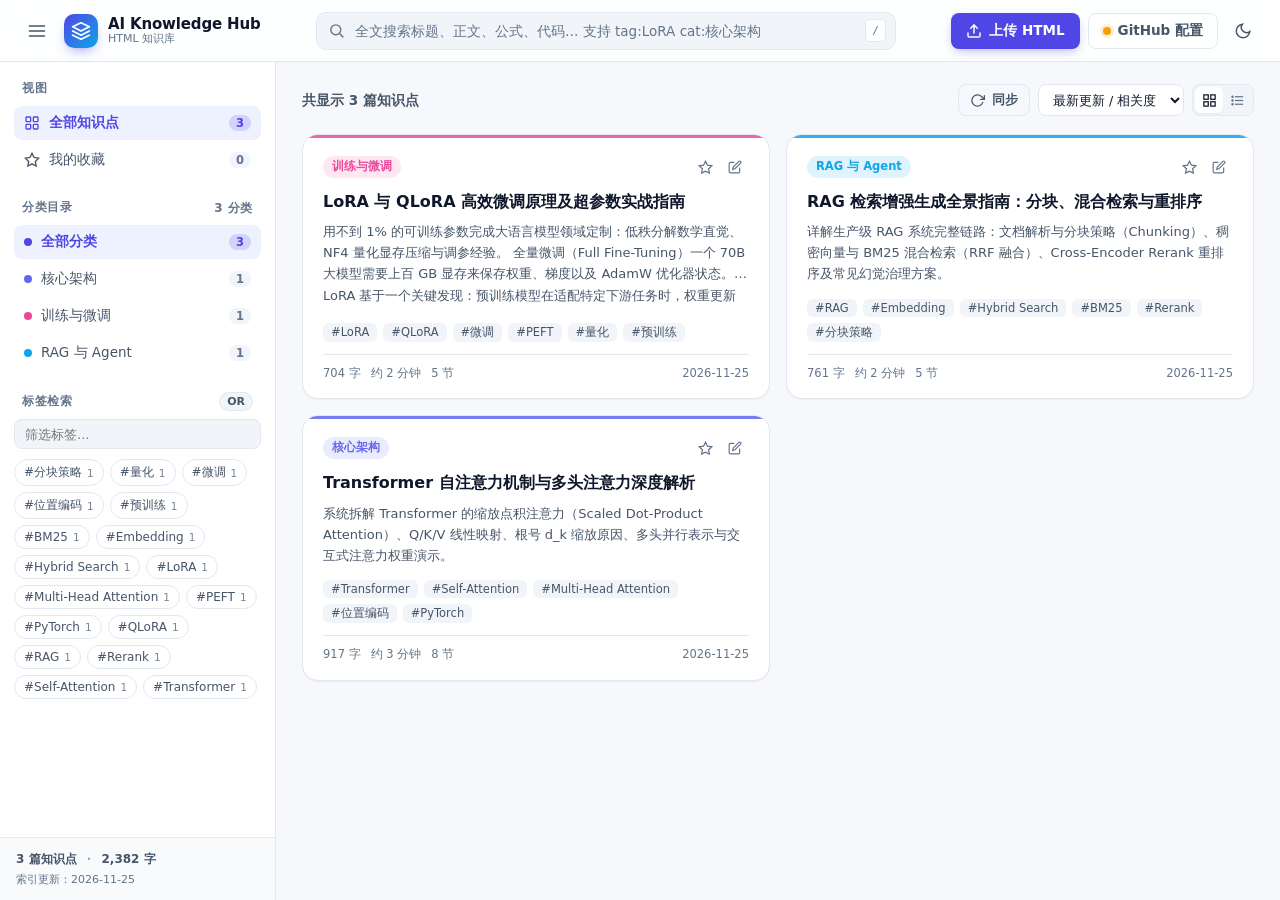
==== index.html @ 4d198f6f "init" ====
<!DOCTYPE html>
<html lang="zh-CN">
<head>
  <meta charset="UTF-8" />
  <meta name="viewport" content="width=device-width, initial-scale=1.0" />
  <title>AI Knowledge Hub · AI 知识点 HTML 管理与全文检索</title>
  <meta name="description" content="管理和展示 Gemini 生成的 AI 知识点独立 HTML 页面，支持自动索引、分类标签检索、全文搜索及 GitHub 前端直传。" />
  <link rel="icon" type="image/svg+xml" href="data:image/svg+xml,%3Csvg xmlns='http://www.w3.org/2000/svg' viewBox='0 0 32 32'%3E%3Cdefs%3E%3ClinearGradient id='g' x1='0' y1='0' x2='1' y2='1'%3E%3Cstop offset='0' stop-color='%234f46e5'/%3E%3Cstop offset='1' stop-color='%230ea5e9'/%3E%3C/linearGradient%3E%3C/defs%3E%3Crect width='32' height='32' rx='8' fill='url(%23g)'/%3E%3Cpath d='M9 22L16 8l7 14h-3.4l-1.4-3h-4.4l-1.4 3H9zm5.7-5.6h2.6L16 13.3l-1.3 3.1z' fill='%23fff'/%3E%3C/svg%3E" />
  <link rel="stylesheet" href="assets/css/style.css" />
</head>
<body>
  <!-- Top Header -->
  <header class="topbar" id="topbar">
    <div class="topbar-left">
      <button class="icon-btn mobile-only" id="mobileMenuBtn" aria-label="打开导航菜单" title="分类与标签">
        <svg viewBox="0 0 24 24" width="20" height="20" fill="none" stroke="currentColor" stroke-width="2" stroke-linecap="round"><line x1="3" y1="6" x2="21" y2="6"/><line x1="3" y1="12" x2="21" y2="12"/><line x1="3" y1="18" x2="21" y2="18"/></svg>
      </button>
      <a class="brand" href="#/" id="brandHome">
        <span class="brand-logo" aria-hidden="true">
          <svg viewBox="0 0 24 24" width="20" height="20" fill="none" stroke="currentColor" stroke-width="2.1" stroke-linecap="round" stroke-linejoin="round">
            <path d="M12 2L2 7l10 5 10-5-10-5z"/>
            <path d="M2 17l10 5 10-5"/>
            <path d="M2 12l10 5 10-5"/>
          </svg>
        </span>
        <span class="brand-text">
          <strong id="siteTitle">AI Knowledge Hub</strong>
          <small>HTML 知识库</small>
        </span>
      </a>
    </div>

    <div class="search-wrap" role="search">
      <svg class="search-icon" viewBox="0 0 24 24" width="17" height="17" fill="none" stroke="currentColor" stroke-width="2" stroke-linecap="round">
        <circle cx="11" cy="11" r="7"/>
        <line x1="21" y1="21" x2="16.65" y2="16.65"/>
      </svg>
      <input
        type="search"
        id="searchInput"
        class="search-input"
        placeholder="全文搜索标题、正文、公式、代码… 支持 tag:LoRA cat:核心架构"
        autocomplete="off"
        spellcheck="false"
      />
      <button class="search-clear hidden" id="searchClearBtn" aria-label="清空搜索" title="清空 (Esc)">×</button>
      <kbd class="kbd-hint" title="按 / 或 Ctrl+K 快速搜索">/</kbd>
    </div>

    <div class="topbar-actions">
      <button class="btn btn-primary" id="openUploadBtn" title="上传或粘贴 Gemini 生成的 HTML (快捷键 U)">
        <svg viewBox="0 0 24 24" width="16" height="16" fill="none" stroke="currentColor" stroke-width="2.2" stroke-linecap="round" stroke-linejoin="round"><path d="M21 15v4a2 2 0 0 1-2 2H5a2 2 0 0 1-2-2v-4"/><polyline points="17 8 12 3 7 8"/><line x1="12" y1="3" x2="12" y2="15"/></svg>
        <span class="btn-label">上传 HTML</span>
      </button>
      <button class="btn btn-ghost status-btn" id="openSettingsBtn" title="配置 GitHub 同步与仓库管理">
        <span class="status-dot" id="ghStatusDot"></span>
        <span class="btn-label" id="ghStatusText">GitHub 配置</span>
      </button>
      <button class="icon-btn" id="themeToggleBtn" aria-label="切换明暗主题" title="切换浅色/深色主题">
        <svg class="icon-sun" viewBox="0 0 24 24" width="18" height="18" fill="none" stroke="currentColor" stroke-width="2" stroke-linecap="round"><circle cx="12" cy="12" r="4"/><path d="M12 2v2m0 16v2M4.93 4.93l1.41 1.41m11.32 11.32l1.41 1.41M2 12h2m16 0h2M4.93 19.07l1.41-1.41m11.32-11.32l1.41-1.41"/></svg>
        <svg class="icon-moon" viewBox="0 0 24 24" width="18" height="18" fill="none" stroke="currentColor" stroke-width="2" stroke-linecap="round"><path d="M21 12.79A9 9 0 1 1 11.21 3 7 7 0 0 0 21 12.79z"/></svg>
      </button>
    </div>
  </header>

  <!-- Main Library View -->
  <div class="workspace" id="libraryView">
    <div class="sidebar-backdrop" id="sidebarBackdrop"></div>

    <aside class="sidebar" id="sidebar" aria-label="知识库筛选侧边栏">
      <div class="sidebar-scroll">
        <div class="sidebar-section">
          <div class="sidebar-heading">视图</div>
          <nav class="nav-list" id="quickNavList">
            <button class="nav-item active" data-view-filter="all">
              <span class="nav-item-label">
                <svg viewBox="0 0 24 24" width="16" height="16" fill="none" stroke="currentColor" stroke-width="2"><rect x="3" y="3" width="7" height="7" rx="1"/><rect x="14" y="3" width="7" height="7" rx="1"/><rect x="3" y="14" width="7" height="7" rx="1"/><rect x="14" y="14" width="7" height="7" rx="1"/></svg>
                全部知识点
              </span>
              <span class="count-badge" id="countAll">0</span>
            </button>
            <button class="nav-item" data-view-filter="favorites">
              <span class="nav-item-label">
                <svg viewBox="0 0 24 24" width="16" height="16" fill="none" stroke="currentColor" stroke-width="2"><polygon points="12 2 15.09 8.26 22 9.27 17 14.14 18.18 21.02 12 17.77 5.82 21.02 7 14.14 2 9.27 8.91 8.26 12 2"/></svg>
                我的收藏
              </span>
              <span class="count-badge" id="countFavorites">0</span>
            </button>
            <button class="nav-item hidden" data-view-filter="local" id="navLocalItem">
              <span class="nav-item-label">
                <svg viewBox="0 0 24 24" width="16" height="16" fill="none" stroke="currentColor" stroke-width="2"><path d="M19 21H5a2 2 0 0 1-2-2V5a2 2 0 0 1 2-2h11l5 5v11a2 2 0 0 1-2 2z"/><polyline points="17 21 17 13 7 13 7 21"/></svg>
                本地暂存
              </span>
              <span class="count-badge accent" id="countLocal">0</span>
            </button>
          </nav>
        </div>

        <div class="sidebar-section">
          <div class="sidebar-heading">
            <span>分类目录</span>
            <span class="muted-small" id="categoryCountMeta">0 分类</span>
          </div>
          <div class="nav-list" id="categoryList"></div>
        </div>

        <div class="sidebar-section">
          <div class="sidebar-heading">
            <span>标签检索</span>
            <div class="tag-controls">
              <button class="mini-pill" id="tagModeBtn" title="切换多标签匹配逻辑：任意匹配(OR) / 同时匹配(AND)">OR</button>
              <button class="mini-link hidden" id="clearTagsBtn">清除</button>
            </div>
          </div>
          <input type="text" class="mini-search" id="tagSearchInput" placeholder="筛选标签…" autocomplete="off" />
          <div class="tag-cloud" id="tagCloud"></div>
        </div>
      </div>

      <div class="sidebar-footer" id="sidebarStats">
        <div class="stat-mini">
          <span id="statArticles">0 篇</span>
          <span class="sep">·</span>
          <span id="statWords">0 字</span>
        </div>
        <div class="stat-time" id="statUpdated">索引加载中…</div>
      </div>
    </aside>

    <main class="main-content">
      <!-- Local staged sync notice -->
      <div class="sync-banner hidden" id="localSyncBanner">
        <div class="sync-banner-text">
          <strong>你有 <span id="localDraftCountText">0</span> 篇本地暂存的 HTML 知识点</strong>
          <span>仅保存在当前浏览器中，连接 GitHub 后可一键推送到仓库并发布至 GitHub Pages。</span>
        </div>
        <div class="sync-banner-actions">
          <button class="btn btn-primary btn-sm" id="syncAllLocalBtn">一键同步至 GitHub</button>
        </div>
      </div>

      <!-- Toolbar -->
      <div class="content-toolbar">
        <div class="toolbar-left">
          <div class="result-summary" id="resultSummary">加载知识点索引中…</div>
          <div class="active-filters" id="activeFilters"></div>
        </div>
        <div class="toolbar-right">
          <button class="btn btn-ghost btn-sm" id="refreshIndexBtn" title="刷新或从 GitHub 拉取最新索引">
            <svg viewBox="0 0 24 24" width="15" height="15" fill="none" stroke="currentColor" stroke-width="2" stroke-linecap="round"><polyline points="23 4 23 10 17 10"/><path d="M20.49 15a9 9 0 1 1-2.12-9.36L23 10"/></svg>
            <span>同步</span>
          </button>
          <select class="select-sm" id="sortSelect" aria-label="排序方式">
            <option value="updated">最新更新 / 相关度</option>
            <option value="oldest">最早创建</option>
            <option value="title">标题 A-Z</option>
            <option value="words">篇幅从长到短</option>
          </select>
          <div class="segmented" role="group" aria-label="视图切换">
            <button class="seg-btn active" id="viewGridBtn" title="卡片网格视图" aria-label="卡片网格视图">
              <svg viewBox="0 0 24 24" width="15" height="15" fill="none" stroke="currentColor" stroke-width="2"><rect x="3" y="3" width="7" height="7"/><rect x="14" y="3" width="7" height="7"/><rect x="3" y="14" width="7" height="7"/><rect x="14" y="14" width="7" height="7"/></svg>
            </button>
            <button class="seg-btn" id="viewListBtn" title="紧凑列表视图" aria-label="紧凑列表视图">
              <svg viewBox="0 0 24 24" width="15" height="15" fill="none" stroke="currentColor" stroke-width="2"><line x1="8" y1="6" x2="21" y2="6"/><line x1="8" y1="12" x2="21" y2="12"/><line x1="8" y1="18" x2="21" y2="18"/><circle cx="4" cy="6" r="1"/><circle cx="4" cy="12" r="1"/><circle cx="4" cy="18" r="1"/></svg>
            </button>
          </div>
        </div>
      </div>

      <!-- Cards Container -->
      <div class="cards-grid" id="articlesContainer"></div>

      <!-- Empty State -->
      <div class="empty-state hidden" id="emptyState">
        <div class="empty-icon">
          <svg viewBox="0 0 24 24" width="44" height="44" fill="none" stroke="currentColor" stroke-width="1.5"><circle cx="11" cy="11" r="8"/><line x1="21" y1="21" x2="16.65" y2="16.65"/></svg>
        </div>
        <h3 id="emptyTitle">没有找到匹配的知识点</h3>
        <p id="emptyDesc">尝试更换关键词、减少标签筛选，或者直接上传新的 Gemini HTML 知识点文件。</p>
        <div class="empty-actions">
          <button class="btn btn-ghost" id="resetFiltersBtn">重置所有筛选</button>
          <button class="btn btn-primary" id="emptyUploadBtn">上传 HTML 知识点</button>
        </div>
      </div>
    </main>
  </div>

  <!-- Dedicated Article Reader View -->
  <section class="reader-view hidden" id="readerView" aria-label="文章阅读器">
    <div class="reader-bar">
      <div class="reader-bar-left">
        <button class="btn btn-ghost btn-sm" id="readerBackBtn" title="返回列表 (Esc)">
          <svg viewBox="0 0 24 24" width="16" height="16" fill="none" stroke="currentColor" stroke-width="2" stroke-linecap="round"><line x1="19" y1="12" x2="5" y2="12"/><polyline points="12 19 5 12 12 5"/></svg>
          <span>返回</span>
        </button>
        <div class="reader-title-group">
          <span class="cat-badge" id="readerCategory">分类</span>
          <h1 class="reader-title" id="readerTitle">加载中…</h1>
          <span class="source-pill hidden" id="readerStatusBadge"></span>
        </div>
      </div>

      <div class="reader-bar-right">
        <div class="reader-find" id="readerFindBar">
          <input type="text" id="readerFindInput" placeholder="页内查找高亮…" autocomplete="off" />
          <span class="find-count" id="readerFindCount"></span>
          <button class="icon-btn sm" id="readerFindPrev" title="上一处">↑</button>
          <button class="icon-btn sm" id="readerFindNext" title="下一处">↓</button>
        </div>

        <button class="icon-btn" id="readerFavBtn" title="收藏/取消收藏" aria-label="收藏">
          <svg viewBox="0 0 24 24" width="17" height="17" fill="none" stroke="currentColor" stroke-width="2"><polygon points="12 2 15.09 8.26 22 9.27 17 14.14 18.18 21.02 12 17.77 5.82 21.02 7 14.14 2 9.27 8.91 8.26 12 2"/></svg>
        </button>
        <button class="icon-btn" id="readerEditBtn" title="编辑元信息或替换 HTML" aria-label="编辑">
          <svg viewBox="0 0 24 24" width="17" height="17" fill="none" stroke="currentColor" stroke-width="2"><path d="M11 4H4a2 2 0 0 0-2 2v14a2 2 0 0 0 2 2h14a2 2 0 0 0 2-2v-7"/><path d="M18.5 2.5a2.121 2.121 0 0 1 3 3L12 15l-4 1 1-4 9.5-9.5z"/></svg>
        </button>
        <button class="icon-btn" id="readerDownloadBtn" title="下载原始 HTML 文件" aria-label="下载">
          <svg viewBox="0 0 24 24" width="17" height="17" fill="none" stroke="currentColor" stroke-width="2"><path d="M21 15v4a2 2 0 0 1-2 2H5a2 2 0 0 1-2-2v-4"/><polyline points="7 10 12 15 17 10"/><line x1="12" y1="15" x2="12" y2="3"/></svg>
        </button>
        <a class="icon-btn" id="readerExternalBtn" target="_blank" rel="noopener" title="在新标签页独立打开" aria-label="新标签页打开">
          <svg viewBox="0 0 24 24" width="17" height="17" fill="none" stroke="currentColor" stroke-width="2"><path d="M18 13v6a2 2 0 0 1-2 2H5a2 2 0 0 1-2-2V8a2 2 0 0 1 2-2h6"/><polyline points="15 3 21 3 21 9"/><line x1="10" y1="14" x2="21" y2="3"/></svg>
        </a>
        <button class="icon-btn" id="readerInfoBtn" title="展开/收起大纲与元信息面板" aria-label="大纲与元信息">
          <svg viewBox="0 0 24 24" width="17" height="17" fill="none" stroke="currentColor" stroke-width="2"><rect x="3" y="3" width="18" height="18" rx="2"/><line x1="15" y1="3" x2="15" y2="21"/></svg>
        </button>
        <button class="icon-btn" id="readerFullscreenBtn" title="切换全屏阅读" aria-label="全屏阅读">
          <svg viewBox="0 0 24 24" width="17" height="17" fill="none" stroke="currentColor" stroke-width="2"><polyline points="15 3 21 3 21 9"/><polyline points="9 21 3 21 3 15"/><line x1="21" y1="3" x2="14" y2="10"/><line x1="3" y1="21" x2="10" y2="14"/></svg>
        </button>
        <button class="icon-btn danger" id="readerDeleteBtn" title="删除此知识点" aria-label="删除">
          <svg viewBox="0 0 24 24" width="17" height="17" fill="none" stroke="currentColor" stroke-width="2"><polyline points="3 6 5 6 21 6"/><path d="M19 6l-1 14a2 2 0 0 1-2 2H8a2 2 0 0 1-2-2L5 6"/><path d="M10 11v6M14 11v6"/><path d="M9 6V4a1 1 0 0 1 1-1h4a1 1 0 0 1 1 1v2"/></svg>
        </button>
      </div>
    </div>

    <div class="reader-body">
      <div class="reader-frame-wrap">
        <div class="reader-loading hidden" id="readerLoading">正在加载 HTML 页面…</div>
        <iframe id="readerFrame" class="reader-frame" title="AI 知识点页面内容"></iframe>
      </div>

      <aside class="reader-side" id="readerSidePanel">
        <div class="side-block">
          <h4>知识点摘要</h4>
          <p id="readerSummary" class="side-summary"></p>
        </div>
        <div class="side-block">
          <h4>标签</h4>
          <div id="readerTags" class="card-tags"></div>
        </div>
        <div class="side-block">
          <h4>文档大纲</h4>
          <div id="readerOutline" class="outline-list"></div>
        </div>
        <div class="side-block">
          <h4>文件信息</h4>
          <dl class="meta-dl" id="readerMetaDl"></dl>
        </div>
      </aside>
    </div>
  </section>

  <!-- Upload / Paste Modal -->
  <div class="modal-overlay hidden" id="uploadModal" role="dialog" aria-modal="true" aria-labelledby="uploadModalTitle">
    <div class="modal modal-lg">
      <div class="modal-header">
        <div>
          <h2 id="uploadModalTitle">上传 Gemini AI 知识点 HTML</h2>
          <p class="modal-subtitle">自动提取标题、正文、分类与 AI 领域标签，支持单文件 / 批量上传或直接粘贴源码</p>
        </div>
        <button class="icon-btn" data-close-modal="uploadModal" aria-label="关闭">×</button>
      </div>

      <div class="modal-body">
        <div class="tabs">
          <button class="tab-btn active" data-upload-tab="file">上传 .html 文件（支持批量）</button>
          <button class="tab-btn" data-upload-tab="paste">直接粘贴 HTML 源码</button>
        </div>

        <!-- File Upload Tab -->
        <div class="upload-tab-panel" id="uploadTabFile">
          <div class="dropzone" id="dropZone">
            <input type="file" id="fileInput" accept=".html,.htm,text/html" multiple hidden />
            <svg viewBox="0 0 24 24" width="36" height="36" fill="none" stroke="currentColor" stroke-width="1.6" stroke-linecap="round"><path d="M21 15v4a2 2 0 0 1-2 2H5a2 2 0 0 1-2-2v-4"/><polyline points="17 8 12 3 7 8"/><line x1="12" y1="3" x2="12" y2="15"/></svg>
            <p><strong>点击选择文件</strong> 或将 Gemini 生成的一个或多个 <code>.html</code> 文件拖拽到此处</p>
            <small>完全在浏览器解析，无需后端服务器；保存时自动更新索引并同步至 GitHub</small>
          </div>
        </div>

        <!-- Paste HTML Tab -->
        <div class="upload-tab-panel hidden" id="uploadTabPaste">
          <textarea
            id="pasteHtmlInput"
            class="code-textarea"
            rows="9"
            placeholder="直接粘贴 Gemini 生成的完整 <!DOCTYPE html> ... </html> 代码，或任意 HTML 片段…"
          ></textarea>
          <div class="paste-actions">
            <button class="btn btn-secondary btn-sm" id="parsePasteBtn">解析并添加到发布队列</button>
          </div>
        </div>

        <!-- Parsed Queue -->
        <div class="upload-queue hidden" id="uploadQueueSection">
          <div class="queue-header">
            <h3>待保存知识点（<span id="queueCount">0</span>）</h3>
            <div class="queue-header-right">
              <label class="checkbox-inline">
                <input type="checkbox" id="injectMetaCheckbox" checked />
                <span>自动注入 <code>&lt;meta&gt;</code> 标签（确保 GitHub Actions 保留你的分类与标签）</span>
              </label>
              <button class="mini-link" id="clearQueueBtn">清空队列</button>
            </div>
          </div>
          <div id="uploadQueueList" class="queue-list"></div>
        </div>
      </div>

      <div class="modal-footer">
        <div class="footer-note" id="uploadTargetNote"></div>
        <div class="footer-actions">
          <button class="btn btn-ghost" data-close-modal="uploadModal">取消</button>
          <button class="btn btn-secondary" id="saveLocalBtn" disabled>仅保存到本地浏览器</button>
          <button class="btn btn-primary" id="saveGitHubBtn" disabled>保存并发布到 GitHub</button>
        </div>
      </div>
    </div>
  </div>

  <!-- Edit Metadata / HTML Modal -->
  <div class="modal-overlay hidden" id="editModal" role="dialog" aria-modal="true" aria-labelledby="editModalTitle">
    <div class="modal">
      <div class="modal-header">
        <div>
          <h2 id="editModalTitle">编辑知识点信息</h2>
          <p class="modal-subtitle" id="editFilePath"></p>
        </div>
        <button class="icon-btn" data-close-modal="editModal" aria-label="关闭">×</button>
      </div>
      <div class="modal-body">
        <form id="editArticleForm" class="form-stack">
          <label class="field">
            <span>标题</span>
            <input type="text" id="editTitle" required />
          </label>
          <div class="field-row">
            <label class="field">
              <span>分类</span>
              <input type="text" id="editCategory" list="categoryDatalist" required />
            </label>
            <label class="field">
              <span>标签（逗号分隔）</span>
              <input type="text" id="editTags" placeholder="例如：Transformer, 注意力机制, PyTorch" />
            </label>
          </div>
          <label class="field">
            <span>摘要</span>
            <textarea id="editSummary" rows="3"></textarea>
          </label>
          <label class="field">
            <span>可选：替换底层 HTML 文件</span>
            <input type="file" id="editReplaceFile" accept=".html,.htm,text/html" />
            <small class="field-hint">不选择文件则保留原 HTML 内容，仅更新 &lt;meta&gt; 与索引。</small>
          </label>
        </form>
      </div>
      <div class="modal-footer">
        <div class="footer-note" id="editTargetNote"></div>
        <div class="footer-actions">
          <button class="btn btn-ghost" data-close-modal="editModal">取消</button>
          <button class="btn btn-primary" id="submitEditBtn">保存修改</button>
        </div>
      </div>
    </div>
  </div>

  <!-- GitHub Settings & Setup Guide Modal -->
  <div class="modal-overlay hidden" id="settingsModal" role="dialog" aria-modal="true" aria-labelledby="settingsModalTitle">
    <div class="modal modal-lg">
      <div class="modal-header">
        <div>
          <h2 id="settingsModalTitle">GitHub 仓库连接与同步设置</h2>
          <p class="modal-subtitle">配置后可直接从网页前端上传、编辑、删除 HTML 知识点并自动触发 GitHub Pages 更新</p>
        </div>
        <button class="icon-btn" data-close-modal="settingsModal" aria-label="关闭">×</button>
      </div>

      <div class="modal-body">
        <div class="form-stack">
          <div class="field-row">
            <label class="field">
              <span>GitHub 用户名 / 组织（Owner）</span>
              <input type="text" id="ghOwner" placeholder="例如：your-username" />
            </label>
            <label class="field">
              <span>仓库名称（Repo）</span>
              <input type="text" id="ghRepo" placeholder="例如：ai-knowledge-hub" />
            </label>
          </div>
          <div class="field-row">
            <label class="field">
              <span>部署分支（Branch）</span>
              <input type="text" id="ghBranch" value="main" placeholder="main" />
            </label>
            <label class="field">
              <span>HTML 存放目录</span>
              <input type="text" id="ghArticlesDir" value="articles" placeholder="articles" />
            </label>
          </div>
          <label class="field">
            <span>Personal Access Token (Fine-Grained PAT)</span>
            <div class="input-with-btn">
              <input type="password" id="ghToken" placeholder="github_pat_..." autocomplete="off" />
              <button type="button" class="btn btn-ghost btn-sm" id="toggleTokenVisBtn">显示</button>
            </div>
            <small class="field-hint">
              安全说明：Token 仅保存在你当前浏览器的 <code>localStorage</code>，仅用于直连 <code>api.github.com</code>，绝不上传第三方服务器。建议创建 <strong>Fine-Grained PAT</strong>，只授权当前单个仓库的 <code>Contents: Read and write</code> 权限。
            </small>
          </label>

          <div class="settings-btn-row">
            <button type="button" class="btn btn-ghost btn-sm" id="autoDetectRepoBtn">从当前网址自动识别仓库</button>
            <button type="button" class="btn btn-secondary btn-sm" id="testConnBtn">测试连接与写入权限</button>
            <button type="button" class="btn btn-ghost btn-sm danger-text" id="clearTokenBtn">清除已存 Token</button>
          </div>

          <div class="alert hidden" id="connStatus"></div>

          <div class="divider"></div>

          <div class="remote-tools">
            <h4>远程索引维护</h4>
            <p class="muted-small">如果你通过 <code>git push</code> 新增了 HTML，或刚刚上传完想立即绕过 GitHub Pages CDN 缓存看到最新内容：</p>
            <div class="settings-btn-row">
              <button type="button" class="btn btn-secondary btn-sm" id="pullRemoteIndexBtn">从 GitHub API 实时拉取索引</button>
              <button type="button" class="btn btn-secondary btn-sm" id="rebuildRemoteIndexBtn">全量扫描 articles/ 并重建索引</button>
            </div>
            <div class="muted-small hidden" id="rebuildProgress"></div>
          </div>

          <div class="divider"></div>

          <details class="setup-guide">
            <summary>查看：如何创建仅限单仓库的 GitHub Token 与开启 Pages 部署</summary>
            <ol>
              <li>打开 GitHub 仓库 → <strong>Settings → Pages</strong> → Build and deployment 的 Source 选择 <strong>GitHub Actions</strong>（仓库已内置 <code>.github/workflows/deploy.yml</code>，每次提交自动索引并部署）。</li>
              <li>打开 <strong>GitHub Settings → Developer settings → Personal access tokens → Fine-grained tokens → Generate new token</strong>。</li>
              <li>Repository access 选择 <strong>Only select repositories</strong> 并只勾选本知识库仓库。</li>
              <li>Permissions → Repository permissions → 将 <strong>Contents</strong> 设为 <strong>Read and write</strong>，点击生成并粘贴到上方输入框。</li>
            </ol>
            <div class="prompt-box">
              <div class="prompt-box-head">
                <strong>小技巧：给 Gemini 的可选元信息提示词（不加也能自动识别分类和标签）</strong>
                <button type="button" class="mini-pill" id="copyPromptBtn">复制提示词</button>
              </div>
              <pre id="geminiPromptTip">请生成一个单文件、样式美观、支持交互演示的 HTML 来深入讲解【知识点名称】。
请在 &lt;head&gt; 中顺便加入：
&lt;meta name="ai-category" content="分类名（如：核心架构/训练与微调/RAG 与 Agent/推理与部署/多模态与生成）"&gt;
&lt;meta name="ai-tags" content="3到6个英文或中文技术标签，逗号分隔"&gt;
&lt;meta name="description" content="100字以内的核心摘要"&gt;</pre>
            </div>
          </details>
        </div>
      </div>

      <div class="modal-footer">
        <div class="footer-note">修改配置后请点击保存</div>
        <div class="footer-actions">
          <button class="btn btn-ghost" data-close-modal="settingsModal">关闭</button>
          <button class="btn btn-primary" id="saveSettingsBtn">保存配置</button>
        </div>
      </div>
    </div>
  </div>

  <!-- Live HTML Preview Modal (for Upload preview) -->
  <div class="modal-overlay hidden" id="previewModal" role="dialog" aria-modal="true" aria-labelledby="previewModalTitle">
    <div class="modal modal-xl">
      <div class="modal-header">
        <h2 id="previewModalTitle">HTML 实时预览</h2>
        <button class="icon-btn" data-close-modal="previewModal" aria-label="关闭">×</button>
      </div>
      <div class="modal-body preview-modal-body">
        <iframe id="previewFrame" class="preview-frame" title="HTML 预览"></iframe>
      </div>
    </div>
  </div>

  <datalist id="categoryDatalist"></datalist>
  <div class="toast-container" id="toastContainer" aria-live="polite"></div>

  <script type="module" src="assets/js/app.js"></script>
</body>
</html>
---- assets/css/style.css ----
/* ==========================================================================
   AI Knowledge Hub — Modern Knowledge Base Design System
   Light & Dark theme via CSS custom properties ([data-theme="dark"])
   ========================================================================== */

:root {
  --bg: #f6f8fc;
  --surface: #ffffff;
  --surface-2: #f1f5f9;
  --surface-hover: #f8fafc;
  --border: #e2e8f0;
  --border-strong: #cbd5e1;
  --text: #0f172a;
  --text-secondary: #475569;
  --text-muted: #64748b;

  --accent: #4f46e5;
  --accent-hover: #4338ca;
  --accent-soft: #eef2ff;
  --accent-ring: rgba(79, 70, 229, 0.22);

  --success: #10b981;
  --warning: #f59e0b;
  --danger: #ef4444;
  --danger-soft: #fef2f2;

  --mark-bg: #fef08a;
  --mark-text: #713f12;

  --shadow-sm: 0 1px 2px rgba(15, 23, 42, 0.05);
  --shadow-md: 0 8px 24px -10px rgba(15, 23, 42, 0.12);
  --shadow-lg: 0 24px 48px -16px rgba(15, 23, 42, 0.24);

  --topbar-h: 62px;
  --sidebar-w: 276px;
  --radius-sm: 8px;
  --radius-md: 12px;
  --radius-lg: 16px;

  --font-sans: "Inter", "PingFang SC", "Hiragino Sans GB", "Microsoft YaHei", system-ui, -apple-system, sans-serif;
  --font-mono: "JetBrains Mono", "Cascadia Code", Consolas, ui-monospace, monospace;
}

[data-theme="dark"] {
  --bg: #0b0f19;
  --surface: #111827;
  --surface-2: #1a2234;
  --surface-hover: #1e293b;
  --border: rgba(148, 163, 184, 0.16);
  --border-strong: rgba(148, 163, 184, 0.28);
  --text: #f1f5f9;
  --text-secondary: #cbd5e1;
  --text-muted: #94a3b8;

  --accent: #6366f1;
  --accent-hover: #818cf8;
  --accent-soft: rgba(99, 102, 241, 0.16);
  --accent-ring: rgba(99, 102, 241, 0.35);

  --danger-soft: rgba(239, 68, 68, 0.14);

  --mark-bg: rgba(250, 204, 21, 0.28);
  --mark-text: #fef08a;

  --shadow-sm: 0 1px 2px rgba(0, 0, 0, 0.25);
  --shadow-md: 0 10px 28px -10px rgba(0, 0, 0, 0.5);
  --shadow-lg: 0 26px 56px -14px rgba(0, 0, 0, 0.72);
}

*, *::before, *::after { box-sizing: border-box; }

html, body {
  margin: 0;
  padding: 0;
  height: 100%;
  background: var(--bg);
  color: var(--text);
  font-family: var(--font-sans);
  font-size: 14px;
  line-height: 1.55;
  -webkit-font-smoothing: antialiased;
}

.hidden { display: none !important; }
.mobile-only { display: none; }

button, input, select, textarea {
  font-family: inherit;
  font-size: inherit;
  color: inherit;
}

code {
  font-family: var(--font-mono);
  font-size: 0.88em;
  background: var(--surface-2);
  padding: 1px 5px;
  border-radius: 5px;
}

mark {
  background: var(--mark-bg);
  color: var(--mark-text);
  padding: 0 2px;
  border-radius: 3px;
  font-weight: 600;
}

/* ==========================================================================
   Buttons & Form Controls
   ========================================================================== */

.btn {
  display: inline-flex;
  align-items: center;
  justify-content: center;
  gap: 7px;
  height: 36px;
  padding: 0 14px;
  border-radius: var(--radius-sm);
  border: 1px solid transparent;
  font-weight: 600;
  font-size: 13.5px;
  cursor: pointer;
  transition: all 0.16s ease;
  white-space: nowrap;
  text-decoration: none;
}

.btn:disabled {
  opacity: 0.5;
  cursor: not-allowed;
}

.btn-sm { height: 32px; padding: 0 11px; font-size: 12.5px; }

.btn-primary {
  background: var(--accent);
  color: #fff;
  box-shadow: 0 4px 12px -4px rgba(79, 70, 229, 0.55);
}
.btn-primary:hover:not(:disabled) { background: var(--accent-hover); transform: translateY(-0.5px); }

.btn-secondary {
  background: var(--surface-2);
  border-color: var(--border);
  color: var(--text);
}
.btn-secondary:hover:not(:disabled) { background: var(--surface-hover); border-color: var(--border-strong); }

.btn-ghost {
  background: transparent;
  border-color: var(--border);
  color: var(--text-secondary);
}
.btn-ghost:hover:not(:disabled) {
  background: var(--surface-2);
  color: var(--text);
  border-color: var(--border-strong);
}

.icon-btn {
  display: inline-flex;
  align-items: center;
  justify-content: center;
  width: 34px;
  height: 34px;
  border-radius: var(--radius-sm);
  border: 1px solid transparent;
  background: transparent;
  color: var(--text-secondary);
  cursor: pointer;
  transition: all 0.15s ease;
  text-decoration: none;
  font-size: 18px;
}
.icon-btn:hover { background: var(--surface-2); color: var(--text); }
.icon-btn.active { background: var(--accent-soft); color: var(--accent); border-color: var(--accent-ring); }
.icon-btn.danger:hover { background: var(--danger-soft); color: var(--danger); }
.icon-btn.sm { width: 26px; height: 26px; font-size: 13px; }

.danger-text { color: var(--danger) !important; }
.muted-small { font-size: 12px; color: var(--text-muted); }

/* Theme icon visibility */
.icon-sun { display: none; }
[data-theme="dark"] .icon-sun { display: block; }
[data-theme="dark"] .icon-moon { display: none; }

/* ==========================================================================
   Topbar
   ========================================================================== */

.topbar {
  position: sticky;
  top: 0;
  z-index: 40;
  height: var(--topbar-h);
  padding: 0 20px;
  background: color-mix(in srgb, var(--surface) 88%, transparent);
  backdrop-filter: blur(14px);
  -webkit-backdrop-filter: blur(14px);
  border-bottom: 1px solid var(--border);
  display: flex;
  align-items: center;
  justify-content: space-between;
  gap: 16px;
}

.topbar-left {
  display: flex;
  align-items: center;
  gap: 10px;
  flex-shrink: 0;
}

.brand {
  display: inline-flex;
  align-items: center;
  gap: 10px;
  text-decoration: none;
  color: var(--text);
}

.brand-logo {
  width: 34px;
  height: 34px;
  border-radius: 10px;
  display: grid;
  place-items: center;
  color: #fff;
  background: linear-gradient(135deg, #4f46e5 0%, #0ea5e9 100%);
  box-shadow: 0 6px 14px -6px rgba(79, 70, 229, 0.7);
}

.brand-text { display: flex; flex-direction: column; line-height: 1.15; }
.brand-text strong { font-size: 15px; font-weight: 700; letter-spacing: -0.01em; }
.brand-text small { font-size: 11px; color: var(--text-muted); font-weight: 500; }

.search-wrap {
  position: relative;
  flex: 1;
  max-width: 580px;
  display: flex;
  align-items: center;
}

.search-icon {
  position: absolute;
  left: 12px;
  color: var(--text-muted);
  pointer-events: none;
}

.search-input {
  width: 100%;
  height: 38px;
  padding: 0 58px 0 38px;
  border-radius: 10px;
  border: 1px solid var(--border);
  background: var(--surface-2);
  color: var(--text);
  font-size: 13.5px;
  transition: all 0.16s ease;
  outline: none;
}

.search-input::placeholder { color: var(--text-muted); }
.search-input:focus {
  background: var(--surface);
  border-color: var(--accent);
  box-shadow: 0 0 0 3px var(--accent-ring);
}

.search-clear {
  position: absolute;
  right: 32px;
  width: 22px;
  height: 22px;
  border: none;
  border-radius: 999px;
  background: var(--border);
  color: var(--text-secondary);
  cursor: pointer;
  display: grid;
  place-items: center;
  font-size: 15px;
  line-height: 1;
}
.search-clear:hover { background: var(--border-strong); color: var(--text); }

.kbd-hint {
  position: absolute;
  right: 10px;
  font-family: var(--font-mono);
  font-size: 11px;
  padding: 2px 6px;
  border-radius: 5px;
  background: var(--surface);
  border: 1px solid var(--border);
  color: var(--text-muted);
  pointer-events: none;
}

.topbar-actions {
  display: flex;
  align-items: center;
  gap: 8px;
  flex-shrink: 0;
}

.status-dot {
  width: 8px;
  height: 8px;
  border-radius: 999px;
  background: var(--warning);
  box-shadow: 0 0 0 3px rgba(245, 158, 11, 0.18);
}
.status-dot.connected {
  background: var(--success);
  box-shadow: 0 0 0 3px rgba(16, 185, 129, 0.22);
}

/* ==========================================================================
   Main Workspace & Sidebar
   ========================================================================== */

.workspace {
  display: flex;
  min-height: calc(100vh - var(--topbar-h));
}

.sidebar-backdrop {
  display: none;
  position: fixed;
  inset: 0;
  background: rgba(15, 23, 42, 0.48);
  z-index: 45;
}

.sidebar {
  width: var(--sidebar-w);
  flex-shrink: 0;
  background: var(--surface);
  border-right: 1px solid var(--border);
  display: flex;
  flex-direction: column;
  height: calc(100vh - var(--topbar-h));
  position: sticky;
  top: var(--topbar-h);
}

.sidebar-scroll {
  flex: 1;
  overflow-y: auto;
  padding: 18px 14px 20px;
}

.sidebar-section { margin-bottom: 22px; }

.sidebar-heading {
  display: flex;
  align-items: center;
  justify-content: space-between;
  padding: 0 8px 8px;
  font-size: 11.5px;
  font-weight: 700;
  text-transform: uppercase;
  letter-spacing: 0.05em;
  color: var(--text-muted);
}

.nav-list {
  display: flex;
  flex-direction: column;
  gap: 3px;
}

.nav-item {
  width: 100%;
  display: flex;
  align-items: center;
  justify-content: space-between;
  gap: 8px;
  padding: 8px 10px;
  border-radius: var(--radius-sm);
  border: none;
  background: transparent;
  color: var(--text-secondary);
  cursor: pointer;
  font-size: 13.5px;
  font-weight: 500;
  text-align: left;
  transition: all 0.14s ease;
}

.nav-item:hover { background: var(--surface-2); color: var(--text); }
.nav-item.active {
  background: var(--accent-soft);
  color: var(--accent);
  font-weight: 600;
}

.nav-item-label {
  display: inline-flex;
  align-items: center;
  gap: 9px;
  min-width: 0;
  overflow: hidden;
  text-overflow: ellipsis;
  white-space: nowrap;
}

.cat-dot {
  width: 8px;
  height: 8px;
  border-radius: 999px;
  flex-shrink: 0;
}

.count-badge {
  font-size: 11.5px;
  font-weight: 600;
  padding: 1px 7px;
  border-radius: 999px;
  background: var(--surface-2);
  color: var(--text-muted);
  flex-shrink: 0;
}
.nav-item.active .count-badge {
  background: color-mix(in srgb, var(--accent) 18%, transparent);
  color: var(--accent);
}
.count-badge.accent {
  background: var(--accent-soft);
  color: var(--accent);
}

.tag-controls { display: flex; align-items: center; gap: 6px; }

.mini-pill {
  padding: 2px 7px;
  border-radius: 999px;
  border: 1px solid var(--border);
  background: var(--surface-2);
  color: var(--text-secondary);
  font-size: 11px;
  font-weight: 700;
  cursor: pointer;
}
.mini-pill:hover { border-color: var(--accent); color: var(--accent); }
.mini-pill.active-and { background: var(--accent-soft); border-color: var(--accent); color: var(--accent); }

.mini-link {
  border: none;
  background: none;
  color: var(--accent);
  font-size: 12px;
  font-weight: 600;
  cursor: pointer;
  padding: 0 2px;
}
.mini-link:hover { text-decoration: underline; }

.mini-search {
  width: 100%;
  height: 30px;
  padding: 0 10px;
  margin-bottom: 10px;
  border-radius: var(--radius-sm);
  border: 1px solid var(--border);
  background: var(--surface-2);
  font-size: 12.5px;
  outline: none;
}
.mini-search:focus { border-color: var(--accent); background: var(--surface); }

.tag-cloud {
  display: flex;
  flex-wrap: wrap;
  gap: 6px;
}

.tag-pill {
  display: inline-flex;
  align-items: center;
  gap: 5px;
  padding: 4px 9px;
  border-radius: 999px;
  border: 1px solid var(--border);
  background: var(--surface);
  color: var(--text-secondary);
  font-size: 12px;
  font-weight: 500;
  cursor: pointer;
  transition: all 0.14s ease;
}
.tag-pill:hover { border-color: var(--accent); color: var(--accent); }
.tag-pill.active {
  background: var(--accent);
  border-color: var(--accent);
  color: #fff;
}
.tag-pill .tag-cnt {
  font-size: 10.5px;
  opacity: 0.72;
}

.sidebar-footer {
  padding: 12px 16px;
  border-top: 1px solid var(--border);
  background: var(--surface-hover);
  font-size: 12px;
  color: var(--text-muted);
}
.stat-mini { font-weight: 600; color: var(--text-secondary); }
.stat-mini .sep { margin: 0 6px; opacity: 0.5; }
.stat-time { font-size: 11px; margin-top: 2px; }

/* ==========================================================================
   Main Content Area
   ========================================================================== */

.main-content {
  flex: 1;
  min-width: 0;
  padding: 22px 26px 48px;
  max-width: 1380px;
  margin: 0 auto;
  width: 100%;
}

.sync-banner {
  display: flex;
  align-items: center;
  justify-content: space-between;
  gap: 16px;
  padding: 13px 16px;
  margin-bottom: 18px;
  border-radius: var(--radius-md);
  background: var(--accent-soft);
  border: 1px solid var(--accent-ring);
}
.sync-banner-text { display: flex; flex-direction: column; gap: 2px; }
.sync-banner-text strong { color: var(--accent); font-size: 13.5px; }
.sync-banner-text span { color: var(--text-secondary); font-size: 12.5px; }

.content-toolbar {
  display: flex;
  align-items: center;
  justify-content: space-between;
  flex-wrap: wrap;
  gap: 12px;
  margin-bottom: 18px;
}

.toolbar-left {
  display: flex;
  align-items: center;
  flex-wrap: wrap;
  gap: 10px;
  min-width: 0;
}

.result-summary {
  font-size: 13.5px;
  font-weight: 600;
  color: var(--text-secondary);
}

.active-filters {
  display: flex;
  flex-wrap: wrap;
  align-items: center;
  gap: 6px;
}

.filter-chip {
  display: inline-flex;
  align-items: center;
  gap: 5px;
  padding: 3px 9px;
  border-radius: 999px;
  background: var(--accent-soft);
  color: var(--accent);
  font-size: 12px;
  font-weight: 600;
}
.filter-chip button {
  border: none;
  background: none;
  color: inherit;
  cursor: pointer;
  padding: 0;
  font-size: 14px;
  line-height: 1;
}

.toolbar-right {
  display: flex;
  align-items: center;
  gap: 8px;
}

.select-sm {
  height: 32px;
  padding: 0 10px;
  border-radius: var(--radius-sm);
  border: 1px solid var(--border);
  background: var(--surface);
  color: var(--text);
  font-size: 12.5px;
  outline: none;
  cursor: pointer;
}
.select-sm:focus { border-color: var(--accent); }

.segmented {
  display: inline-flex;
  padding: 2px;
  border-radius: var(--radius-sm);
  border: 1px solid var(--border);
  background: var(--surface-2);
}

.seg-btn {
  display: grid;
  place-items: center;
  width: 28px;
  height: 26px;
  border: none;
  border-radius: 6px;
  background: transparent;
  color: var(--text-muted);
  cursor: pointer;
}
.seg-btn.active {
  background: var(--surface);
  color: var(--text);
  box-shadow: var(--shadow-sm);
}

/* ==========================================================================
   Knowledge Cards (Grid & List)
   ========================================================================== */

.cards-grid {
  display: grid;
  grid-template-columns: repeat(auto-fill, minmax(320px, 1fr));
  gap: 16px;
}

.cards-list {
  display: flex;
  flex-direction: column;
  gap: 12px;
}

.article-card {
  position: relative;
  display: flex;
  flex-direction: column;
  background: var(--surface);
  border: 1px solid var(--border);
  border-radius: var(--radius-lg);
  padding: 18px 20px 16px;
  box-shadow: var(--shadow-sm);
  transition: transform 0.16s ease, box-shadow 0.16s ease, border-color 0.16s ease;
  cursor: pointer;
  overflow: hidden;
}

.article-card::before {
  content: "";
  position: absolute;
  top: 0;
  left: 0;
  right: 0;
  height: 3px;
  background: var(--card-accent, var(--accent));
  opacity: 0.85;
}

.article-card:hover {
  transform: translateY(-2px);
  border-color: color-mix(in srgb, var(--card-accent, var(--accent)) 45%, var(--border));
  box-shadow: var(--shadow-md);
}

.card-top {
  display: flex;
  align-items: center;
  justify-content: space-between;
  gap: 8px;
  margin-bottom: 10px;
}

.card-badges {
  display: flex;
  align-items: center;
  flex-wrap: wrap;
  gap: 6px;
}

.cat-badge {
  display: inline-flex;
  align-items: center;
  gap: 5px;
  padding: 2px 9px;
  border-radius: 999px;
  font-size: 11.5px;
  font-weight: 600;
  background: color-mix(in srgb, var(--badge-color, #4f46e5) 13%, transparent);
  color: var(--badge-color, #4f46e5);
}

.source-pill {
  display: inline-flex;
  align-items: center;
  padding: 2px 8px;
  border-radius: 999px;
  font-size: 11px;
  font-weight: 600;
  background: rgba(245, 158, 11, 0.14);
  color: #d97706;
}
[data-theme="dark"] .source-pill { color: #fbbf24; }
.source-pill.synced {
  background: rgba(16, 185, 129, 0.14);
  color: #059669;
}
[data-theme="dark"] .source-pill.synced { color: #34d399; }

.card-top-actions {
  display: flex;
  align-items: center;
  gap: 2px;
}

.card-action-btn {
  width: 28px;
  height: 28px;
  border-radius: 7px;
  border: none;
  background: transparent;
  color: var(--text-muted);
  display: grid;
  place-items: center;
  cursor: pointer;
  transition: all 0.14s ease;
}
.card-action-btn:hover { background: var(--surface-2); color: var(--text); }
.card-action-btn.fav-active { color: #f59e0b; }
.card-action-btn.fav-active svg { fill: #f59e0b; }

.card-title {
  margin: 0 0 8px;
  font-size: 16px;
  font-weight: 700;
  line-height: 1.4;
  color: var(--text);
  display: -webkit-box;
  -webkit-line-clamp: 2;
  -webkit-box-orient: vertical;
  overflow: hidden;
}

.match-fields {
  display: flex;
  flex-wrap: wrap;
  gap: 5px;
  margin-bottom: 7px;
}
.match-badge {
  font-size: 10.5px;
  font-weight: 600;
  padding: 1px 6px;
  border-radius: 4px;
  background: var(--accent-soft);
  color: var(--accent);
}

.card-summary {
  margin: 0 0 14px;
  font-size: 13px;
  color: var(--text-secondary);
  line-height: 1.62;
  display: -webkit-box;
  -webkit-line-clamp: 3;
  -webkit-box-orient: vertical;
  overflow: hidden;
  flex: 1;
}

.card-tags {
  display: flex;
  flex-wrap: wrap;
  gap: 6px;
  margin-bottom: 12px;
}

.card-tag {
  border: none;
  padding: 2px 8px;
  border-radius: 6px;
  background: var(--surface-2);
  color: var(--text-secondary);
  font-size: 11.5px;
  font-weight: 500;
  cursor: pointer;
  transition: all 0.14s ease;
}
.card-tag:hover { background: var(--accent-soft); color: var(--accent); }
.card-tag.active { background: var(--accent); color: #fff; }

.card-footer {
  display: flex;
  align-items: center;
  justify-content: space-between;
  gap: 10px;
  padding-top: 10px;
  border-top: 1px solid var(--border);
  font-size: 11.5px;
  color: var(--text-muted);
}

.card-meta-left { display: flex; align-items: center; gap: 10px; }

/* List view variant */
.cards-list .article-card {
  padding: 14px 18px;
}
.cards-list .article-card::before {
  top: 0;
  bottom: 0;
  right: auto;
  width: 3px;
  height: auto;
}
.cards-list .card-summary { -webkit-line-clamp: 2; margin-bottom: 10px; }
.cards-list .card-tags { margin-bottom: 8px; }

/* Empty state */
.empty-state {
  text-align: center;
  padding: 64px 20px;
  background: var(--surface);
  border: 1px dashed var(--border-strong);
  border-radius: var(--radius-lg);
}
.empty-icon { color: var(--text-muted); margin-bottom: 12px; }
.empty-state h3 { margin: 0 0 8px; font-size: 17px; }
.empty-state p { margin: 0 0 20px; color: var(--text-secondary); }
.empty-actions { display: flex; justify-content: center; gap: 10px; flex-wrap: wrap; }

/* ==========================================================================
   Article Reader View
   ========================================================================== */

.reader-view {
  display: flex;
  flex-direction: column;
  height: calc(100vh - var(--topbar-h));
  background: var(--bg);
}

.reader-view.fullscreen {
  position: fixed;
  inset: 0;
  height: 100vh;
  z-index: 60;
}

.reader-bar {
  display: flex;
  align-items: center;
  justify-content: space-between;
  gap: 12px;
  padding: 8px 16px;
  background: var(--surface);
  border-bottom: 1px solid var(--border);
  flex-shrink: 0;
  flex-wrap: wrap;
}

.reader-bar-left {
  display: flex;
  align-items: center;
  gap: 10px;
  min-width: 0;
  flex: 1;
}

.reader-title-group {
  display: flex;
  align-items: center;
  gap: 8px;
  min-width: 0;
}

.reader-title {
  margin: 0;
  font-size: 15px;
  font-weight: 700;
  white-space: nowrap;
  overflow: hidden;
  text-overflow: ellipsis;
}

.reader-bar-right {
  display: flex;
  align-items: center;
  gap: 4px;
  flex-shrink: 0;
}

.reader-find {
  display: flex;
  align-items: center;
  gap: 4px;
  background: var(--surface-2);
  border: 1px solid var(--border);
  border-radius: var(--radius-sm);
  padding: 2px 6px;
  margin-right: 6px;
}

.reader-find input {
  border: none;
  background: transparent;
  outline: none;
  width: 135px;
  font-size: 12.5px;
  padding: 3px 4px;
}

.find-count {
  font-size: 11px;
  font-family: var(--font-mono);
  color: var(--text-muted);
  min-width: 32px;
  text-align: center;
}

.reader-body {
  flex: 1;
  display: flex;
  min-height: 0;
}

.reader-frame-wrap {
  position: relative;
  flex: 1;
  min-width: 0;
  background: #ffffff;
}

.reader-loading {
  position: absolute;
  inset: 0;
  display: grid;
  place-items: center;
  background: var(--surface);
  color: var(--text-secondary);
  font-weight: 600;
  z-index: 2;
}

.reader-frame {
  width: 100%;
  height: 100%;
  border: none;
  display: block;
  background: #ffffff;
}

.reader-side {
  width: 296px;
  flex-shrink: 0;
  border-left: 1px solid var(--border);
  background: var(--surface);
  overflow-y: auto;
  padding: 18px 16px;
}

.side-block { margin-bottom: 22px; }
.side-block h4 {
  margin: 0 0 8px;
  font-size: 11.5px;
  text-transform: uppercase;
  letter-spacing: 0.05em;
  color: var(--text-muted);
}

.side-summary {
  margin: 0;
  font-size: 13px;
  color: var(--text-secondary);
  line-height: 1.65;
}

.outline-list {
  display: flex;
  flex-direction: column;
  gap: 4px;
}

.outline-btn {
  border: none;
  background: transparent;
  text-align: left;
  padding: 6px 8px;
  border-radius: 6px;
  font-size: 12.5px;
  color: var(--text-secondary);
  cursor: pointer;
  line-height: 1.4;
}
.outline-btn:hover { background: var(--surface-2); color: var(--accent); }

.meta-dl {
  margin: 0;
  display: grid;
  grid-template-columns: auto 1fr;
  gap: 6px 12px;
  font-size: 12.5px;
}
.meta-dl dt { color: var(--text-muted); }
.meta-dl dd { margin: 0; color: var(--text-secondary); word-break: break-all; }
.meta-dl a { color: var(--accent); text-decoration: none; }
.meta-dl a:hover { text-decoration: underline; }

/* ==========================================================================
   Modals & Forms
   ========================================================================== */

.modal-overlay {
  position: fixed;
  inset: 0;
  z-index: 80;
  background: rgba(15, 23, 42, 0.56);
  backdrop-filter: blur(4px);
  display: flex;
  align-items: center;
  justify-content: center;
  padding: 20px;
}

.modal {
  width: 100%;
  max-width: 600px;
  max-height: 90vh;
  background: var(--surface);
  border: 1px solid var(--border);
  border-radius: var(--radius-lg);
  box-shadow: var(--shadow-lg);
  display: flex;
  flex-direction: column;
  overflow: hidden;
}

.modal-lg { max-width: 820px; }
.modal-xl { max-width: 1120px; height: 88vh; }

.modal-header {
  display: flex;
  align-items: flex-start;
  justify-content: space-between;
  gap: 12px;
  padding: 18px 22px 14px;
  border-bottom: 1px solid var(--border);
}
.modal-header h2 { margin: 0; font-size: 17px; }
.modal-subtitle { margin: 4px 0 0; font-size: 12.5px; color: var(--text-muted); }

.modal-body {
  flex: 1;
  overflow-y: auto;
  padding: 18px 22px;
}

.modal-footer {
  display: flex;
  align-items: center;
  justify-content: space-between;
  flex-wrap: wrap;
  gap: 12px;
  padding: 14px 22px;
  border-top: 1px solid var(--border);
  background: var(--surface-hover);
}

.footer-note { font-size: 12px; color: var(--text-muted); }
.footer-actions { display: flex; align-items: center; gap: 8px; }

.tabs {
  display: inline-flex;
  gap: 4px;
  padding: 4px;
  background: var(--surface-2);
  border-radius: 10px;
  margin-bottom: 16px;
}

.tab-btn {
  padding: 7px 14px;
  border: none;
  border-radius: 7px;
  background: transparent;
  color: var(--text-secondary);
  font-size: 13px;
  font-weight: 600;
  cursor: pointer;
}
.tab-btn.active {
  background: var(--surface);
  color: var(--text);
  box-shadow: var(--shadow-sm);
}

.dropzone {
  border: 2px dashed var(--border-strong);
  border-radius: var(--radius-md);
  padding: 34px 20px;
  text-align: center;
  cursor: pointer;
  background: var(--surface-hover);
  color: var(--text-secondary);
  transition: all 0.16s ease;
}
.dropzone:hover, .dropzone.dragover {
  border-color: var(--accent);
  background: var(--accent-soft);
  color: var(--text);
}
.dropzone p { margin: 10px 0 6px; font-size: 14px; }
.dropzone small { color: var(--text-muted); font-size: 12px; }

.code-textarea {
  width: 100%;
  padding: 12px;
  border-radius: var(--radius-sm);
  border: 1px solid var(--border);
  background: var(--surface-2);
  font-family: var(--font-mono);
  font-size: 12.5px;
  resize: vertical;
  outline: none;
}
.code-textarea:focus { border-color: var(--accent); background: var(--surface); }

.paste-actions {
  display: flex;
  justify-content: flex-end;
  margin-top: 10px;
}

.upload-queue { margin-top: 20px; }

.queue-header {
  display: flex;
  align-items: center;
  justify-content: space-between;
  flex-wrap: wrap;
  gap: 10px;
  margin-bottom: 12px;
}
.queue-header h3 { margin: 0; font-size: 14.5px; }
.queue-header-right { display: flex; align-items: center; gap: 12px; flex-wrap: wrap; }

.checkbox-inline {
  display: inline-flex;
  align-items: center;
  gap: 6px;
  font-size: 12.5px;
  color: var(--text-secondary);
  cursor: pointer;
}

.queue-list {
  display: flex;
  flex-direction: column;
  gap: 12px;
}

.queue-item {
  border: 1px solid var(--border);
  border-radius: var(--radius-md);
  padding: 14px 16px;
  background: var(--surface-hover);
}

.queue-item-head {
  display: flex;
  align-items: center;
  justify-content: space-between;
  gap: 10px;
  margin-bottom: 10px;
}
.queue-item-meta { font-size: 12px; color: var(--text-muted); }
.queue-item-actions { display: flex; align-items: center; gap: 6px; }

.form-stack {
  display: flex;
  flex-direction: column;
  gap: 12px;
}

.field-row {
  display: grid;
  grid-template-columns: repeat(2, minmax(0, 1fr));
  gap: 12px;
}

.field {
  display: flex;
  flex-direction: column;
  gap: 5px;
}
.field > span {
  font-size: 12.5px;
  font-weight: 600;
  color: var(--text-secondary);
}

.field input[type="text"],
.field input[type="password"],
.field textarea {
  width: 100%;
  padding: 8px 11px;
  border-radius: var(--radius-sm);
  border: 1px solid var(--border);
  background: var(--surface);
  color: var(--text);
  outline: none;
  transition: border-color 0.14s ease;
}
.field input:focus, .field textarea:focus {
  border-color: var(--accent);
  box-shadow: 0 0 0 3px var(--accent-ring);
}
.field-hint { font-size: 12px; color: var(--text-muted); line-height: 1.5; }

.input-with-btn {
  display: flex;
  gap: 8px;
}
.input-with-btn input { flex: 1; }

.settings-btn-row {
  display: flex;
  flex-wrap: wrap;
  gap: 8px;
}

.alert {
  padding: 10px 14px;
  border-radius: var(--radius-sm);
  font-size: 13px;
  border: 1px solid var(--border);
}
.alert.success {
  background: rgba(16, 185, 129, 0.12);
  border-color: rgba(16, 185, 129, 0.35);
  color: #059669;
}
[data-theme="dark"] .alert.success { color: #34d399; }
.alert.error {
  background: var(--danger-soft);
  border-color: rgba(239, 68, 68, 0.35);
  color: var(--danger);
}

.divider {
  height: 1px;
  background: var(--border);
  margin: 6px 0;
}

.remote-tools h4 { margin: 0 0 4px; font-size: 14px; }
.remote-tools p { margin: 0 0 10px; }

.setup-guide {
  border: 1px solid var(--border);
  border-radius: var(--radius-md);
  padding: 12px 14px;
  background: var(--surface-hover);
}
.setup-guide summary {
  font-weight: 600;
  font-size: 13.5px;
  cursor: pointer;
  color: var(--text);
}
.setup-guide ol {
  margin: 12px 0;
  padding-left: 20px;
  color: var(--text-secondary);
  font-size: 13px;
  line-height: 1.7;
}

.prompt-box {
  margin-top: 12px;
  border: 1px solid var(--border);
  border-radius: var(--radius-sm);
  background: var(--surface);
  overflow: hidden;
}
.prompt-box-head {
  display: flex;
  align-items: center;
  justify-content: space-between;
  padding: 8px 12px;
  border-bottom: 1px solid var(--border);
  font-size: 12px;
}
.prompt-box pre {
  margin: 0;
  padding: 10px 12px;
  font-family: var(--font-mono);
  font-size: 12px;
  white-space: pre-wrap;
  color: var(--text-secondary);
}

.preview-modal-body { padding: 0; display: flex; }
.preview-frame { width: 100%; height: 100%; border: none; background: #fff; }

/* ==========================================================================
   Toast Notifications
   ========================================================================== */

.toast-container {
  position: fixed;
  right: 20px;
  bottom: 20px;
  z-index: 120;
  display: flex;
  flex-direction: column;
  gap: 8px;
  max-width: 380px;
}

.toast {
  padding: 11px 15px;
  border-radius: var(--radius-md);
  background: var(--surface);
  border: 1px solid var(--border-strong);
  box-shadow: var(--shadow-lg);
  color: var(--text);
  font-size: 13px;
  font-weight: 500;
  display: flex;
  align-items: center;
  gap: 9px;
  animation: toast-in 0.2s ease;
}
.toast.success { border-left: 4px solid var(--success); }
.toast.error { border-left: 4px solid var(--danger); }
.toast.info { border-left: 4px solid var(--accent); }

@keyframes toast-in {
  from { opacity: 0; transform: translateY(10px); }
  to { opacity: 1; transform: translateY(0); }
}

/* ==========================================================================
   Responsive Design
   ========================================================================== */

@media (max-width: 960px) {
  .mobile-only { display: inline-flex; }
  .brand-text small { display: none; }
  .kbd-hint { display: none; }

  .sidebar {
    position: fixed;
    left: 0;
    top: var(--topbar-h);
    bottom: 0;
    z-index: 50;
    transform: translateX(-100%);
    transition: transform 0.22s ease;
    box-shadow: var(--shadow-lg);
  }
  .sidebar.open { transform: translateX(0); }
  .sidebar-backdrop.open { display: block; }

  .main-content { padding: 16px 14px 40px; }
  .reader-side {
    position: fixed;
    right: 0;
    top: calc(var(--topbar-h) + 52px);
    bottom: 0;
    z-index: 55;
    box-shadow: var(--shadow-lg);
  }
}

@media (max-width: 640px) {
  .topbar { padding: 0 12px; gap: 8px; }
  .brand-text { display: none; }
  .btn-label { display: none; }
  .field-row { grid-template-columns: 1fr; }
  .cards-grid { grid-template-columns: 1fr; }
  .reader-find { display: none; }
}
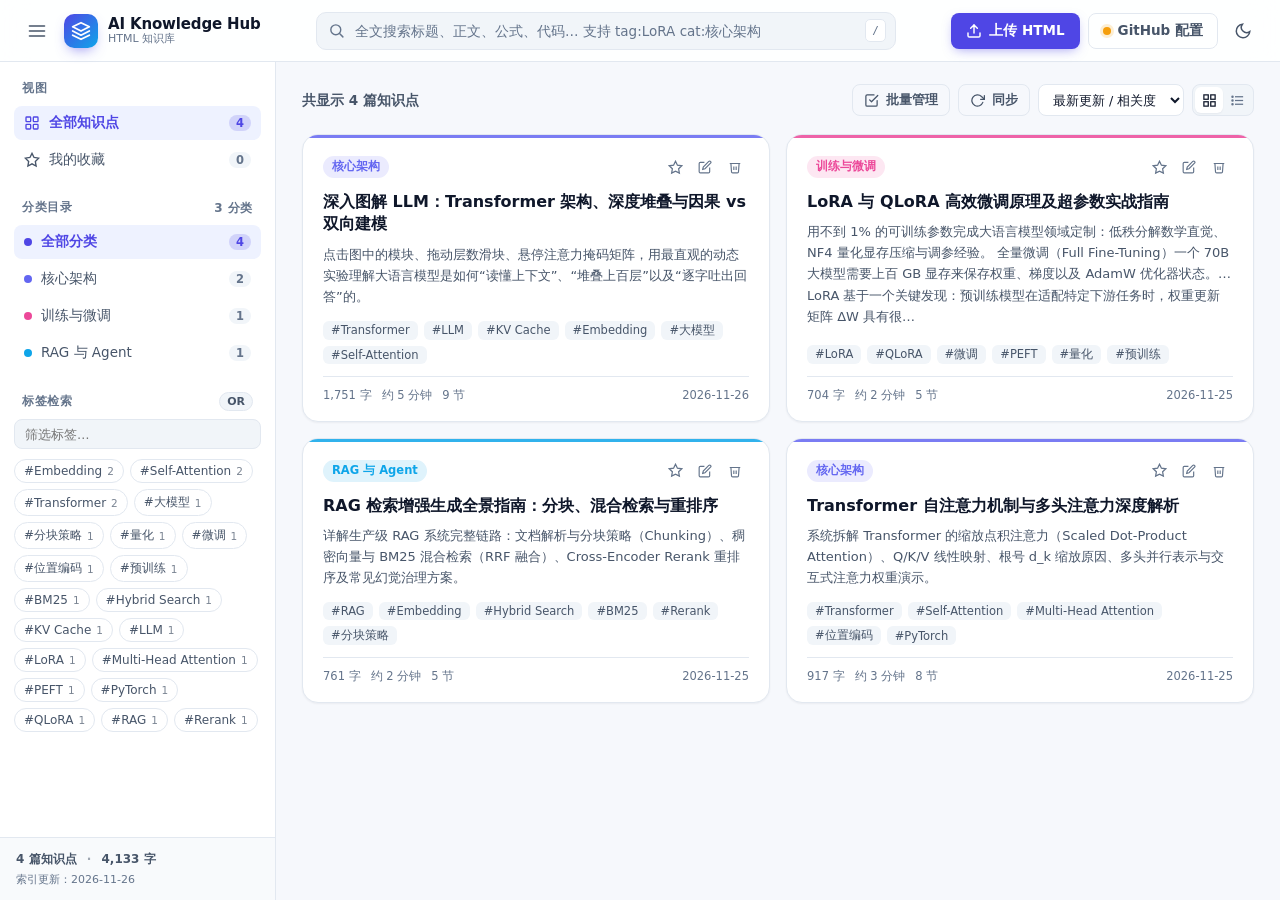
==== commit ca3c15f2: "feat(ui): add batch selection and batch delete for HTML knowledge files" ====
--- a/index.html
+++ b/index.html
@@ -146,6 +146,10 @@
           <div class="active-filters" id="activeFilters"></div>
         </div>
         <div class="toolbar-right">
+          <button class="btn btn-ghost btn-sm" id="toggleSelectModeBtn" title="进入批量管理模式（支持多选批量删除）">
+            <svg viewBox="0 0 24 24" width="15" height="15" fill="none" stroke="currentColor" stroke-width="2" stroke-linecap="round" stroke-linejoin="round"><polyline points="9 11 12 14 22 4"/><path d="M21 12v7a2 2 0 0 1-2 2H5a2 2 0 0 1-2-2V5a2 2 0 0 1 2-2h11"/></svg>
+            <span id="toggleSelectModeLabel">批量管理</span>
+          </button>
           <button class="btn btn-ghost btn-sm" id="refreshIndexBtn" title="刷新或从 GitHub 拉取最新索引">
             <svg viewBox="0 0 24 24" width="15" height="15" fill="none" stroke="currentColor" stroke-width="2" stroke-linecap="round"><polyline points="23 4 23 10 17 10"/><path d="M20.49 15a9 9 0 1 1-2.12-9.36L23 10"/></svg>
             <span>同步</span>
@@ -164,6 +168,26 @@
               <svg viewBox="0 0 24 24" width="15" height="15" fill="none" stroke="currentColor" stroke-width="2"><line x1="8" y1="6" x2="21" y2="6"/><line x1="8" y1="12" x2="21" y2="12"/><line x1="8" y1="18" x2="21" y2="18"/><circle cx="4" cy="6" r="1"/><circle cx="4" cy="12" r="1"/><circle cx="4" cy="18" r="1"/></svg>
             </button>
           </div>
+        </div>
+      </div>
+
+      <!-- Batch Management Action Bar -->
+      <div class="batch-bar hidden" id="batchActionBar" role="region" aria-label="批量操作栏">
+        <div class="batch-bar-left">
+          <strong class="batch-count" id="batchSelectedCount">已选 0 篇</strong>
+          <span class="batch-breakdown" id="batchBreakdown"></span>
+          <div class="batch-select-btns">
+            <button type="button" class="btn btn-ghost btn-sm" id="batchSelectAllBtn">全选当前结果</button>
+            <button type="button" class="btn btn-ghost btn-sm" id="batchInvertBtn">反选</button>
+            <button type="button" class="btn btn-ghost btn-sm" id="batchClearBtn">清空</button>
+          </div>
+        </div>
+        <div class="batch-bar-right">
+          <button type="button" class="btn btn-danger btn-sm" id="batchDeleteBtn" disabled>
+            <svg viewBox="0 0 24 24" width="15" height="15" fill="none" stroke="currentColor" stroke-width="2" stroke-linecap="round" stroke-linejoin="round"><polyline points="3 6 5 6 21 6"/><path d="M19 6l-1 14a2 2 0 0 1-2 2H8a2 2 0 0 1-2-2L5 6"/><path d="M10 11v6M14 11v6"/><path d="M9 6V4a1 1 0 0 1 1-1h4a1 1 0 0 1 1 1v2"/></svg>
+            <span id="batchDeleteBtnLabel">删除所选</span>
+          </button>
+          <button type="button" class="btn btn-ghost btn-sm" id="batchExitBtn">退出</button>
         </div>
       </div>
 
@@ -472,6 +496,33 @@
     </div>
   </div>
 
+  <!-- Batch Delete Confirmation Modal -->
+  <div class="modal-overlay hidden" id="batchDeleteModal" role="dialog" aria-modal="true" aria-labelledby="batchDeleteModalTitle">
+    <div class="modal">
+      <div class="modal-header">
+        <div>
+          <h2 id="batchDeleteModalTitle">确认批量删除 HTML 知识点</h2>
+          <p class="modal-subtitle" id="batchDeleteSubtitle">请核对以下即将删除的文件列表</p>
+        </div>
+        <button class="icon-btn" data-close-modal="batchDeleteModal" aria-label="关闭">×</button>
+      </div>
+      <div class="modal-body">
+        <div class="alert error" id="batchDeleteSummaryAlert"></div>
+        <div class="delete-preview-list" id="batchDeleteList"></div>
+        <p class="field-hint" style="margin:12px 0 0">
+          提示：云端文件将在<strong>单次原子 Commit</strong> 中全部移除并同步更新 <code>data/index.json</code>；如需误删找回，仍可在 GitHub 仓库的 Commit 历史中恢复。
+        </p>
+      </div>
+      <div class="modal-footer">
+        <div class="footer-note" id="batchDeleteFooterNote"></div>
+        <div class="footer-actions">
+          <button type="button" class="btn btn-ghost" data-close-modal="batchDeleteModal" id="cancelBatchDeleteBtn">取消</button>
+          <button type="button" class="btn btn-danger" id="confirmBatchDeleteBtn">确认批量删除</button>
+        </div>
+      </div>
+    </div>
+  </div>
+
   <!-- Live HTML Preview Modal (for Upload preview) -->
   <div class="modal-overlay hidden" id="previewModal" role="dialog" aria-modal="true" aria-labelledby="previewModalTitle">
     <div class="modal modal-xl">
--- a/assets/css/style.css
+++ b/assets/css/style.css
@@ -158,6 +158,21 @@
   color: var(--text);
   border-color: var(--border-strong);
 }
+.btn-ghost.active {
+  background: var(--accent-soft);
+  border-color: var(--accent-ring);
+  color: var(--accent);
+}
+
+.btn-danger {
+  background: var(--danger);
+  color: #fff;
+  box-shadow: 0 4px 12px -4px rgba(239, 68, 68, 0.55);
+}
+.btn-danger:hover:not(:disabled) {
+  background: #dc2626;
+  transform: translateY(-0.5px);
+}
 
 .icon-btn {
   display: inline-flex;
@@ -554,6 +569,43 @@
   margin-bottom: 18px;
 }
 
+.batch-bar {
+  position: sticky;
+  top: calc(var(--topbar-h) + 10px);
+  z-index: 25;
+  display: flex;
+  align-items: center;
+  justify-content: space-between;
+  flex-wrap: wrap;
+  gap: 12px;
+  padding: 11px 16px;
+  margin-bottom: 16px;
+  border-radius: var(--radius-md);
+  background: color-mix(in srgb, var(--surface) 94%, var(--accent-soft));
+  border: 1px solid var(--accent-ring);
+  box-shadow: var(--shadow-md);
+  backdrop-filter: blur(10px);
+}
+
+.batch-bar-left,
+.batch-bar-right,
+.batch-select-btns {
+  display: flex;
+  align-items: center;
+  flex-wrap: wrap;
+  gap: 8px;
+}
+
+.batch-count {
+  font-size: 13.5px;
+  color: var(--accent);
+}
+
+.batch-breakdown {
+  font-size: 12px;
+  color: var(--text-muted);
+}
+
 .toolbar-left {
   display: flex;
   align-items: center;
@@ -687,6 +739,46 @@
   box-shadow: var(--shadow-md);
 }
 
+.article-card.selectable {
+  user-select: none;
+}
+
+.article-card.selected {
+  border-color: var(--danger);
+  background: color-mix(in srgb, var(--surface) 94%, var(--danger-soft));
+  box-shadow: 0 0 0 2px rgba(239, 68, 68, 0.22), var(--shadow-sm);
+}
+
+.card-checkbox {
+  display: inline-flex;
+  align-items: center;
+  justify-content: center;
+  width: 20px;
+  height: 20px;
+  border-radius: 6px;
+  border: 1.8px solid var(--border-strong);
+  background: var(--surface);
+  color: #fff;
+  flex-shrink: 0;
+  transition: all 0.14s ease;
+}
+
+.article-card.selected .card-checkbox {
+  background: var(--danger);
+  border-color: var(--danger);
+}
+
+.card-checkbox svg {
+  opacity: 0;
+  transform: scale(0.75);
+  transition: all 0.14s ease;
+}
+
+.article-card.selected .card-checkbox svg {
+  opacity: 1;
+  transform: scale(1);
+}
+
 .card-top {
   display: flex;
   align-items: center;
@@ -752,6 +844,46 @@
 .card-action-btn:hover { background: var(--surface-2); color: var(--text); }
 .card-action-btn.fav-active { color: #f59e0b; }
 .card-action-btn.fav-active svg { fill: #f59e0b; }
+.card-action-btn.danger:hover { background: var(--danger-soft); color: var(--danger); }
+
+.delete-preview-list {
+  margin-top: 12px;
+  max-height: 280px;
+  overflow-y: auto;
+  border: 1px solid var(--border);
+  border-radius: var(--radius-sm);
+}
+
+.delete-preview-item {
+  display: flex;
+  align-items: center;
+  justify-content: space-between;
+  gap: 10px;
+  padding: 9px 12px;
+  border-bottom: 1px solid var(--border);
+  background: var(--surface);
+}
+.delete-preview-item:last-child { border-bottom: none; }
+
+.delete-preview-info {
+  min-width: 0;
+  display: flex;
+  flex-direction: column;
+  gap: 2px;
+}
+.delete-preview-info strong {
+  font-size: 13px;
+  white-space: nowrap;
+  overflow: hidden;
+  text-overflow: ellipsis;
+}
+.delete-preview-info code {
+  font-size: 11.5px;
+  width: fit-content;
+  max-width: 100%;
+  overflow: hidden;
+  text-overflow: ellipsis;
+}
 
 .card-title {
   margin: 0 0 8px;
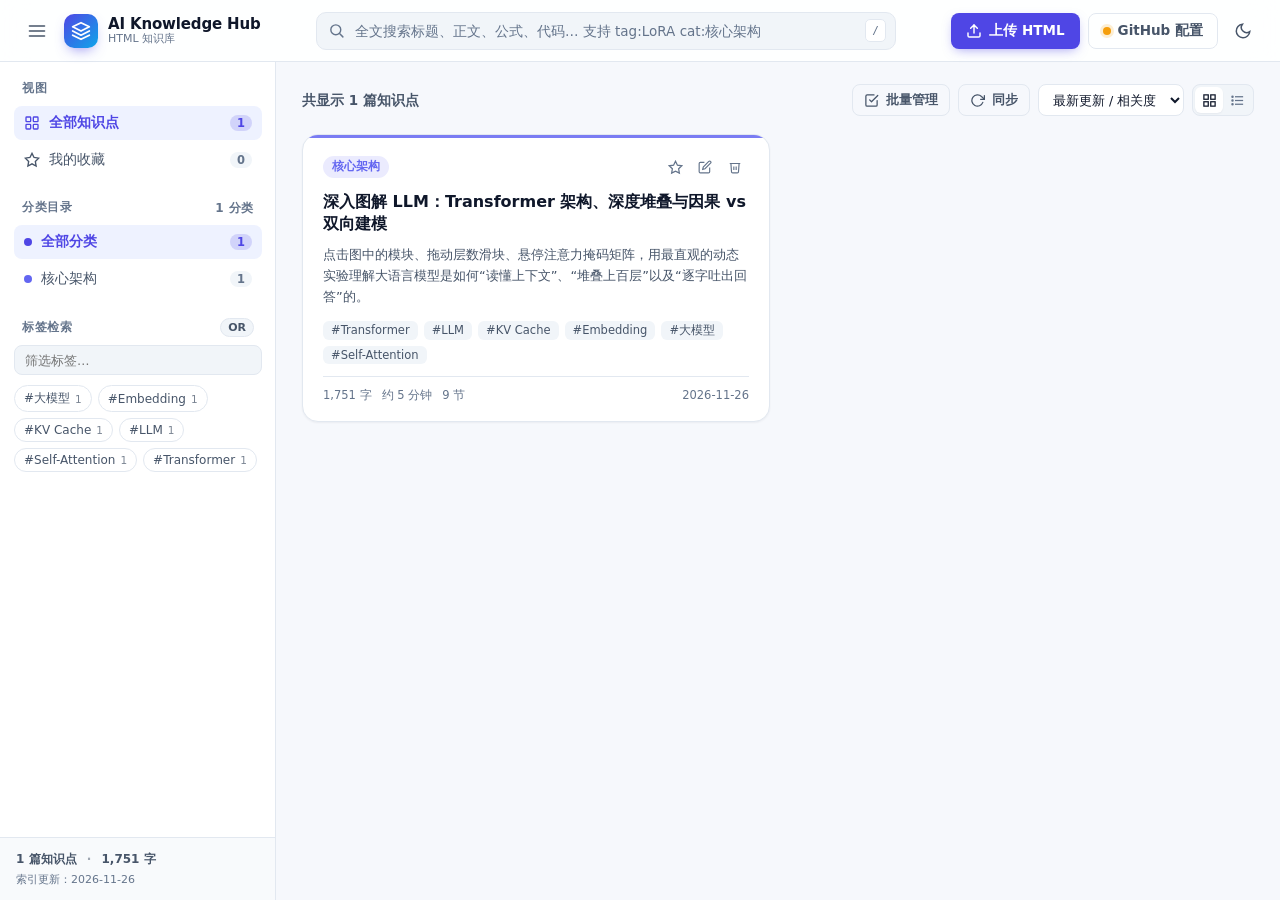
==== commit 233f82b9: "fix(ui): make top-left menu button toggle sidebar on desktop, mobile, and reader view" ====
--- a/index.html
+++ b/index.html
@@ -6,13 +6,13 @@
   <title>AI Knowledge Hub · AI 知识点 HTML 管理与全文检索</title>
   <meta name="description" content="管理和展示 Gemini 生成的 AI 知识点独立 HTML 页面，支持自动索引、分类标签检索、全文搜索及 GitHub 前端直传。" />
   <link rel="icon" type="image/svg+xml" href="data:image/svg+xml,%3Csvg xmlns='http://www.w3.org/2000/svg' viewBox='0 0 32 32'%3E%3Cdefs%3E%3ClinearGradient id='g' x1='0' y1='0' x2='1' y2='1'%3E%3Cstop offset='0' stop-color='%234f46e5'/%3E%3Cstop offset='1' stop-color='%230ea5e9'/%3E%3C/linearGradient%3E%3C/defs%3E%3Crect width='32' height='32' rx='8' fill='url(%23g)'/%3E%3Cpath d='M9 22L16 8l7 14h-3.4l-1.4-3h-4.4l-1.4 3H9zm5.7-5.6h2.6L16 13.3l-1.3 3.1z' fill='%23fff'/%3E%3C/svg%3E" />
-  <link rel="stylesheet" href="assets/css/style.css" />
+  <link rel="stylesheet" href="assets/css/style.css?v=20261126-3" />
 </head>
 <body>
   <!-- Top Header -->
   <header class="topbar" id="topbar">
     <div class="topbar-left">
-      <button class="icon-btn mobile-only" id="mobileMenuBtn" aria-label="打开导航菜单" title="分类与标签">
+      <button class="icon-btn" id="mobileMenuBtn" type="button" aria-label="切换导航侧边栏" aria-controls="sidebar" aria-expanded="true" title="收起导航侧边栏">
         <svg viewBox="0 0 24 24" width="20" height="20" fill="none" stroke="currentColor" stroke-width="2" stroke-linecap="round"><line x1="3" y1="6" x2="21" y2="6"/><line x1="3" y1="12" x2="21" y2="12"/><line x1="3" y1="18" x2="21" y2="18"/></svg>
       </button>
       <a class="brand" href="#/" id="brandHome">
@@ -539,6 +539,6 @@
   <datalist id="categoryDatalist"></datalist>
   <div class="toast-container" id="toastContainer" aria-live="polite"></div>
 
-  <script type="module" src="assets/js/app.js"></script>
+  <script type="module" src="assets/js/app.js?v=20261126-3"></script>
 </body>
 </html>
--- a/assets/css/style.css
+++ b/assets/css/style.css
@@ -82,7 +82,9 @@
 }
 
 .hidden { display: none !important; }
-.mobile-only { display: none; }
+@media (min-width: 961px) {
+  .mobile-only { display: none !important; }
+}
 
 button, input, select, textarea {
   font-family: inherit;
@@ -348,7 +350,10 @@
 .sidebar-backdrop {
   display: none;
   position: fixed;
-  inset: 0;
+  top: var(--topbar-h);
+  left: 0;
+  right: 0;
+  bottom: 0;
   background: rgba(15, 23, 42, 0.48);
   z-index: 45;
 }
@@ -363,6 +368,24 @@
   height: calc(100vh - var(--topbar-h));
   position: sticky;
   top: var(--topbar-h);
+}
+
+@media (min-width: 961px) {
+  .sidebar {
+    overflow: hidden;
+    transition: width 0.22s ease, opacity 0.18s ease, border-color 0.22s ease;
+  }
+  .sidebar-scroll,
+  .sidebar-footer {
+    width: var(--sidebar-w);
+  }
+  .sidebar.collapsed {
+    width: 0;
+    border-right-width: 0;
+    border-right-color: transparent;
+    opacity: 0;
+    pointer-events: none;
+  }
 }
 
 .sidebar-scroll {
